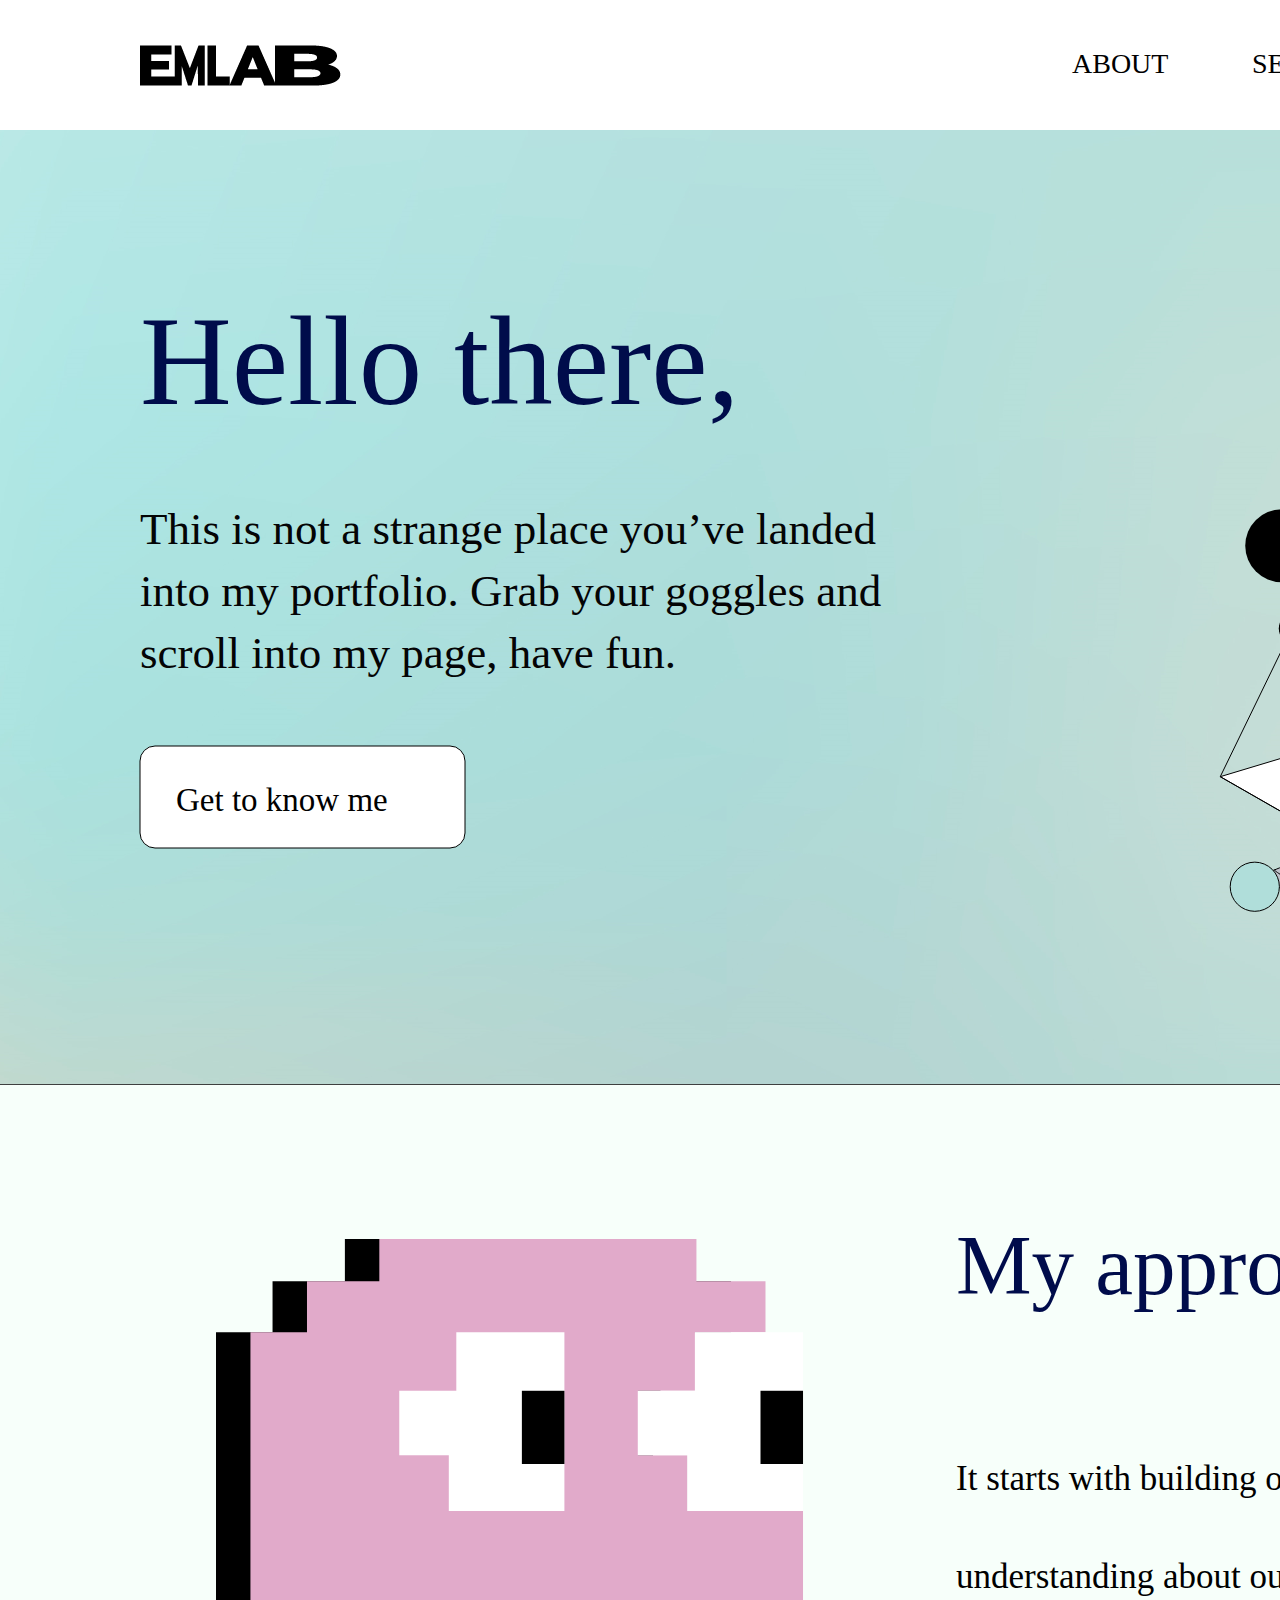
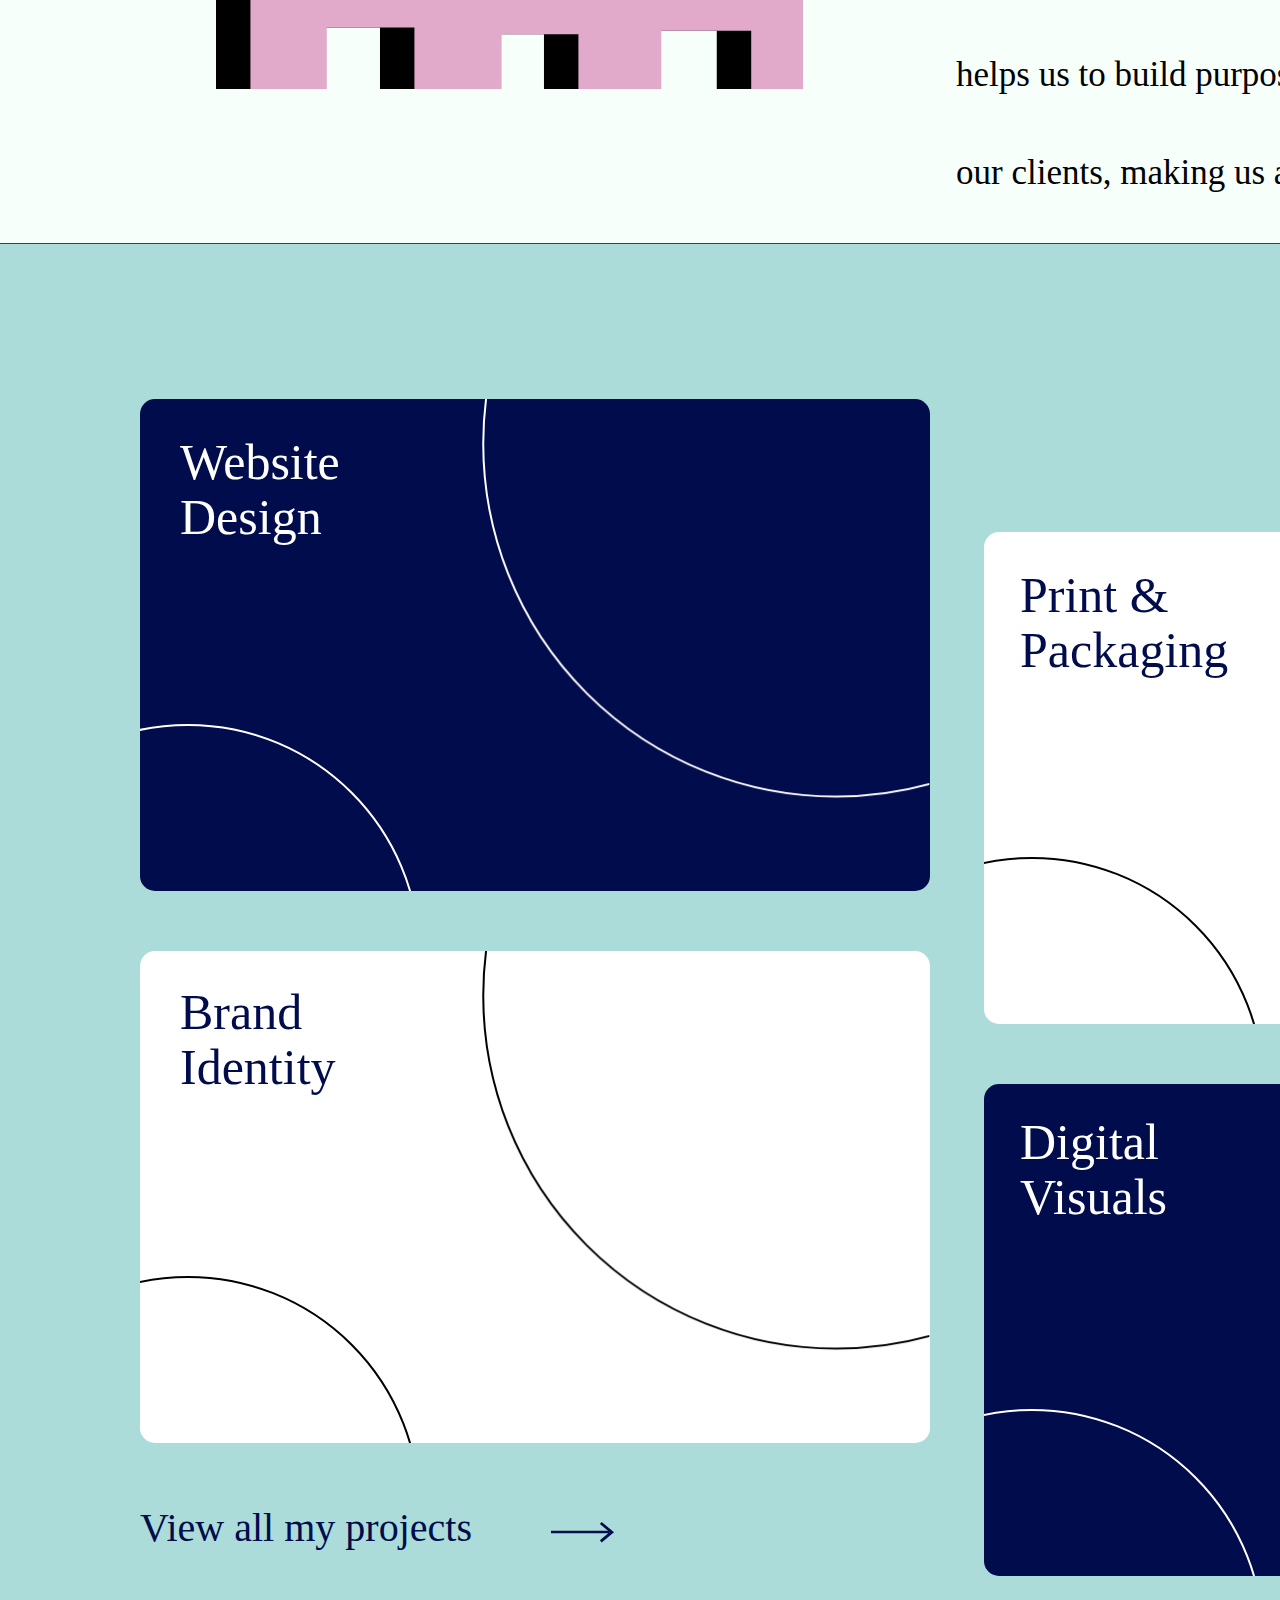
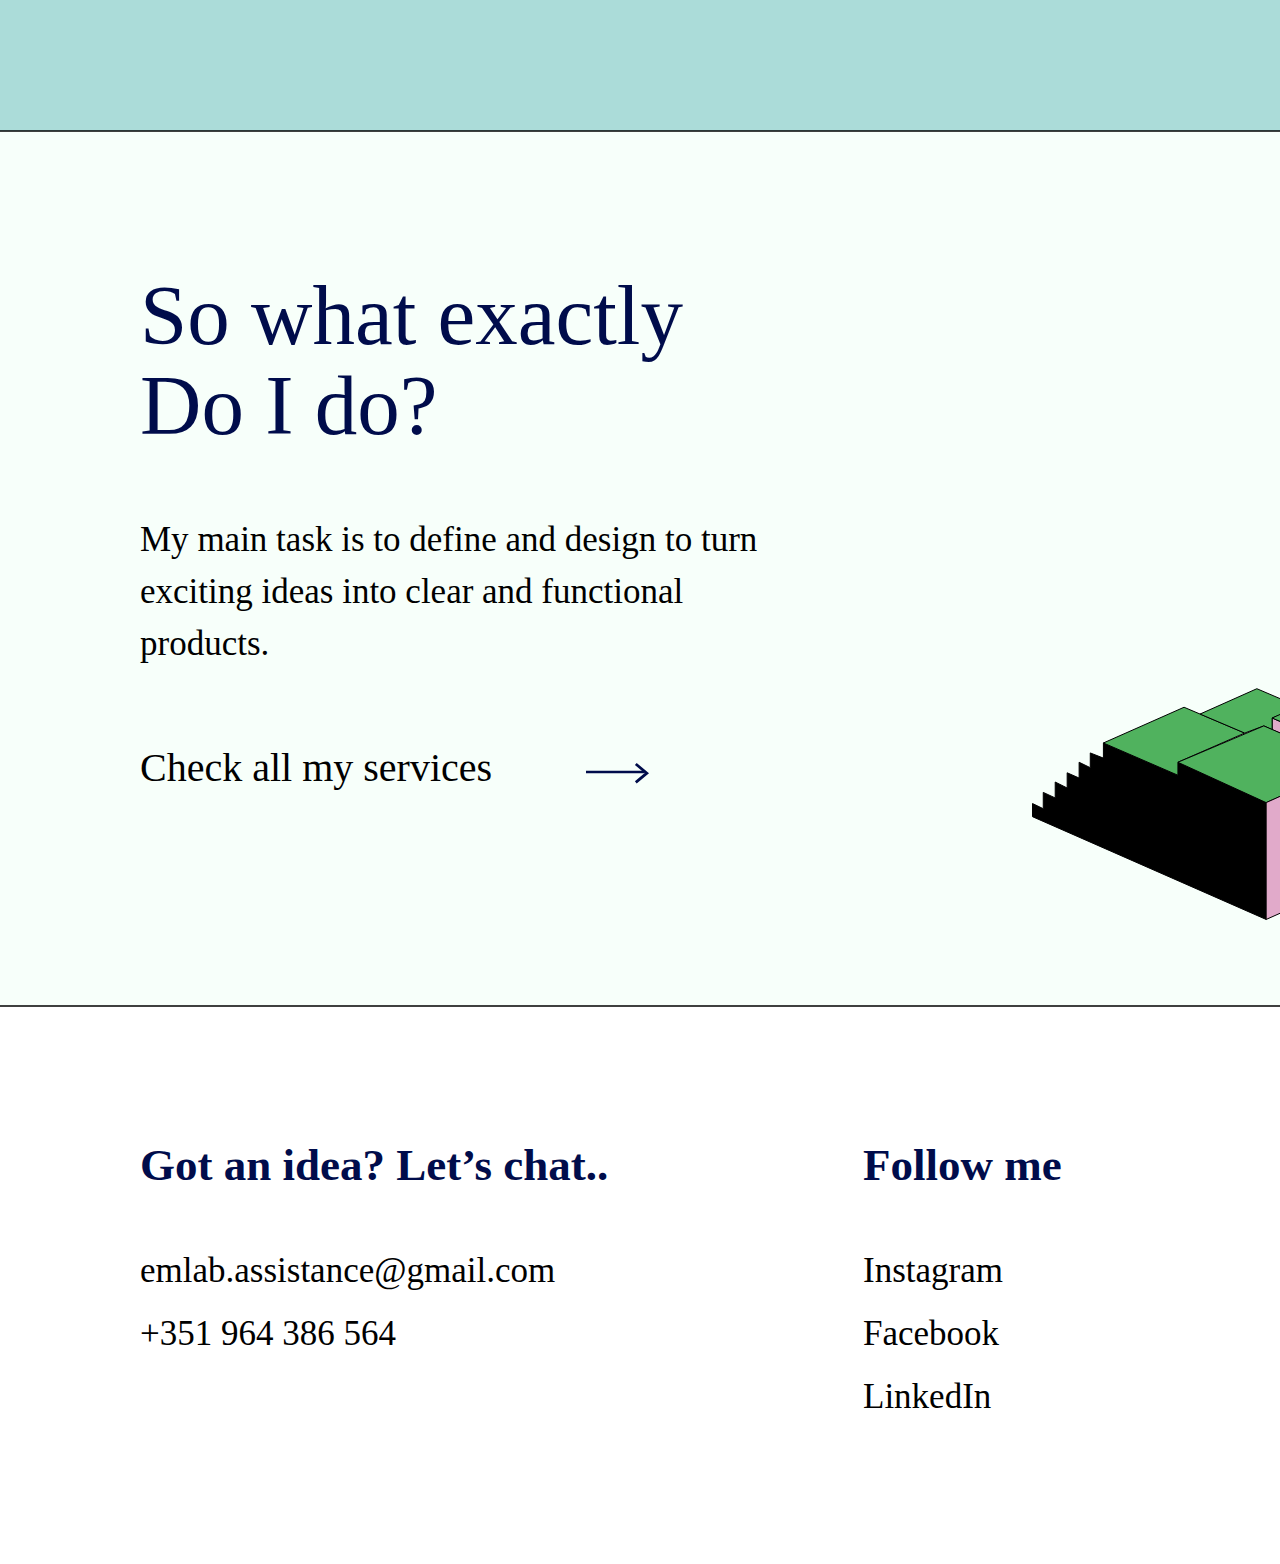
==== index.html @ e5f8abbd "Emma website" ====
<!DOCTYPE html>
<html>
<head>
<meta charset="utf-8"/>
<meta http-equiv="X-UA-Compatible" content="IE=edge"/>
<meta name="viewport" content="width=device-width, initial-scale=1.0">
<title>Home</title>
<link rel="stylesheet" type="text/css" id="applicationStylesheet" href="assets/css/index.css"/>
<link rel="stylesheet" type="text/css" id="applicationStylesheet" href="assets/css/custom.css"/>


<script id="applicationScript" type="text/javascript" src="assets/js/index.js"></script>
</head>
<body style="width: 50%;"> <div>

	<div id="Home">
		<div id="Group_48">
			<svg class="Rectangle_46">
				<rect id="Rectangle_46" rx="0" ry="0" x="0" y="0" width="1920" height="760">
				</rect>
			</svg>
			<div id="My_approach__It_starts_with_bu">
				<span>My approach.</span><br><span style="font-family:Galano Grotesque;font-style:normal;font-weight:bold;font-size:25px;color:rgba(0,0,0,1);"></span><br><span style="font-family:Telegraf;font-style:normal;font-weight:lighter;font-size:35px;color:rgba(0,0,0,1);">It starts with building our knowledge and<br/>understanding about our clients. This approach<br/>helps us to build purposeful relationships with<br/>our clients, making us a long-term design partner<br/>for companies that genuinely aim to innovate<br/>and push for better.</span>
			</div>
			<img id="img3" src="assets/img/img3.png" srcset="assets/img/img3.png 1x, assets/img/img3@2x.png 2x">
				
		</div>
		<div id="Brand_identity">
			<span>Brand identity</span>
		</div>
		<div id="Packaging">
			<span>Packaging</span>
		</div>
		<svg class="Rectangle_45">
			<rect id="Rectangle_45" rx="15" ry="15" x="0" y="0" width="790" height="492">
			</rect>
		</svg>
		<svg class="Path_83" viewBox="0 1844 1921.041 1.5">
			<path id="Path_83" d="M 0 1844 L 1921.041015625 1844">
			</path>
		</svg>
		<svg class="Path_85" viewBox="0 1844 1921.041 1.5">
			<path id="Path_85" d="M 0 1844 L 1921.041015625 1844">
			</path>
		</svg>
		<svg class="Path_86" viewBox="0 1844 1921.041 1.5">
			<path id="Path_86" d="M 0 1844 L 1921.041015625 1844">
			</path>
		</svg>
		<svg class="Path_84" viewBox="0 1844 1921.041 1.5">
			<path id="Path_84" d="M 0 1844 L 1921.041015625 1844">
			</path>
		</svg>
		<div id="Group_47">
			<div id="Group_10">
				<img id="ID3174" src="assets/img/ID3174.png" >
					
				<svg class="Path_9" viewBox="140 3166 260 1">
					<path id="Path_9" d="M 140 3166 L 400 3166">
					</path>
				</svg>
			</div>
			<div id="This_is_not_a_strange_place_yo">
				<span>This is not a strange place you’ve landed<br/>into my portfolio. Grab your goggles and<br/>scroll into my page, have fun.</span>
			</div>
			<div id="Hello_there">
				<span>Hello there,</span>
			</div>
			<div id="Component_2__1" class="Component_2___1">
				<svg class="Rectangle_47">
					<rect id="Rectangle_47" rx="15" ry="15" x="0" y="0" width="325" height="102">
					</rect>
				</svg>
				<div id="Get_to_know_me">
				<a href="about.html">	<span>Get to know me</span></a>
				</div>
			</div>
			<img id="img2" src="assets/img/img2.png" srcset="assets/img/img2.png 1x, assets/img/img2@2x.png 2x">
				
		</div>
		<div id="Group_39">
			<svg class="Rectangle_48">
				<rect id="Rectangle_48" rx="0" ry="0" x="0" y="0" width="1920" height="558">
				</rect>
			</svg>
			<div id="Got_an_idea_Lets_chat">
				<span>Got an idea? Let’s chat..</span>
			</div>
			<div id="Follow_me">
				<span>Follow me</span>
			</div>
			<div id="emlabassistancegmailcom">
				<a href="mailto:emlab.assistance@gmail.com"><span>emlab.assistance@gmail.com</span></a>
			</div>
			<div id="Instagram">
				<a href="#"><span>Instagram</span></a>
			</div>
			<div id="ID351_964_386_564">
				<a href="#"><span>+351 964 386 564</span></a>
			</div>
			<div id="Facebook">
				<a href="#"><span>Facebook</span></a>
			</div>
			<div id="LinkedIn">
				<a href="#"><span>LinkedIn</span></a>
			</div>
			<img id="thanks" src="assets/img/thanks.png" srcset="assets/img/thanks.png 1x, assets/img/thanks@2x.png 2x">
				
		</div>
		<div id="Group_57">
			<svg class="Rectangle_29">
				<rect id="Rectangle_29" rx="0" ry="0" x="0" y="0" width="1920" height="875">
				</rect>
			</svg>
			<div id="So_what_exactly_Do_I_do">
				<span>So what exactly<br/>Do I do?</span>
			</div>
			<div id="Component_1__2" class="Component_1___2">
				<div id="Check_all_my_services">
					<a href="services.html"><span>Check all my services</span></a>
				</div>
				<div id="Group_23">
					<svg class="Path_81" viewBox="549.848 3015 9.878 16.456">
						<path id="Path_81" d="M 549.8477172851562 3015.000244140625 L 559.725341796875 3023.227783203125 L 549.8477172851562 3031.455810546875">
						</path>
					</svg>
					<svg class="Path_82" viewBox="483.041 3043.694 58.06 2.5">
						<path id="Path_82" d="M 541.100341796875 3043.6943359375 L 483.0407104492188 3043.6943359375">
						</path>
					</svg>
				</div>
			</div>
			<div id="My_Main_task_is_to_define_and_">
				<span>My </span><span style="text-transform:lowercase;">M</span><span>ain task is to define and design to turn<br/>exciting ideas into clear and functional<br/>products.</span>
			</div>
			<img id="img4" src="assets/img/img4.png" srcset="assets/img/img4.png 1x, assets/img/img4@2x.png 2x">
				
		</div>
		<svg class="Rectangle_49">
			<rect id="Rectangle_49" rx="0" ry="0" x="0" y="0" width="1920" height="1487">
			</rect>
		</svg>
		<div id="Group_50">
			<div id="Group_49">
				<svg class="Rectangle_35">
					<rect id="Rectangle_35" rx="15" ry="15" x="0" y="0" width="790" height="492">
					</rect>
				</svg>
				<div id="Group_28">
					<div id="Group_25">
						<img id="Group_24" src="assets/img/Group_24.png" srcset="assets/img/Group_24.png 1x, assets/img/Group_24@2x.png 2x">
							
						</svg>
					</div>
					<div id="Group_27">
						<img id="Group_26" src="assets/img/Group_26.png" srcset="assets/img/Group_26.png 1x, assets/img/Group_26@2x.png 2x">
							
						</svg>
					</div>
				</div>
			</div>
			<div id="Website_Design">
				<span>Website<br/>Design</span>
			</div>
		</div>
		<div id="Group_55">
			<svg class="Rectangle_40">
				<rect id="Rectangle_40" rx="15" ry="15" x="0" y="0" width="790" height="492">
				</rect>
			</svg>
			<div id="Group_30">
				<div id="Group_25_b">
					<img id="Group_24_b" src="assets/img/Group_24_b.png" srcset="assets/img/Group_24_b.png 1x, assets/img/Group_24_b@2x.png 2x">
						
					</svg>
				</div>
				<div id="Group_27_b">
					<img id="Group_26_b" src="assets/img/Group_26_b.png" srcset="assets/img/Group_26_b.png 1x, assets/img/Group_26_b@2x.png 2x">
						
					</svg>
				</div>
			</div>
			<div id="Digital_Visuals">
				<span>Digital<br/>Visuals</span>
			</div>
		</div>
		<div id="Group_54">
			<div id="Group_53">
				<svg class="Rectangle_39">
					<rect id="Rectangle_39" rx="15" ry="15" x="0" y="0" width="790" height="492">
					</rect>
				</svg>
				<div id="Group_32">
					<div id="Group_25_ca">
						<img id="Group_24_cb" src="assets/img/Group_24_cb.png" srcset="assets/img/Group_24_cb.png 1x, assets/img/Group_24_cb@2x.png 2x">
							
						</svg>
					</div>
					<div id="Group_27_cc">
						<img id="Group_26_cd" src="assets/img/Group_26_cd.png" srcset="assets/img/Group_26_cd.png 1x, assets/img/Group_26_cd@2x.png 2x">
							
						</svg>
					</div>
				</div>
			</div>
			<div id="Brand_Identity">
				<span>Brand<br/>Identity</span>
			</div>
		</div>
		<div id="Group_52">
			<div id="Group_51">
				<svg class="Rectangle_36">
					<rect id="Rectangle_36" rx="15" ry="15" x="0" y="0" width="790" height="492">
					</rect>
				</svg>
				<div id="Group_29">
					<div id="Group_25_cj">
						<img id="Group_24_ck" src="assets/img/Group_24_ck.png" srcset="assets/img/Group_24_ck.png 1x, assets/img/Group_24_ck@2x.png 2x">
							
						</svg>
					</div>
					<div id="Group_27_cl">
						<img id="Group_26_cm" src="assets/img/Group_26_cm.png" srcset="assets/img/Group_26_cm.png 1x, assets/img/Group_26_cm@2x.png 2x">
							
						</svg>
					</div>
				</div>
			</div>
			<div id="Print__Packaging">
				<span>Print &<br/>Packaging</span>
			</div>
		</div>
		<div id="Component_1__1" class="Component_1___1">
			<div id="View_all_my_projects">
				<span>View all my projects</span>
			</div>
			<div id="Group_23_cq">
				<svg class="Path_81_cr" viewBox="549.848 3015 9.878 16.456">
					<path id="Path_81_cr" d="M 549.8477172851562 3015.000244140625 L 559.725341796875 3023.227783203125 L 549.8477172851562 3031.455810546875">
					</path>
				</svg>
				<svg class="Path_82_cs" viewBox="483.041 3043.694 58.06 2.5">
					<path id="Path_82_cs" d="M 541.100341796875 3043.6943359375 L 483.0407104492188 3043.6943359375">
					</path>
				</svg>
			</div>
		</div>
		<div id="Group_46">
			<svg class="Rectangle_1">
				<rect id="Rectangle_1" rx="0" ry="0" x="0" y="0" width="1920" height="130">
				</rect>
			</svg>
			<div id="Group_45">
				<div id="Component_6__1" class="Component_6___1">
					<div id="Work">
						<a href="about.html"><span>Work</span></a>
					</div>
				</div>
				<div id="Component_5__1" class="Component_5___1">
					<div id="Services">
						<a href="services.html"><span>Services</span></a>
					</div>
				</div>
				<div id="Component_4__1" class="Component_4___1">
					<div id="About">
						<a href="about.html"><span>About</span></a>
					</div>
				</div>
				<div id="Component_7__1" class="Component_7___1">
					<div id="Contact">
						<a href="#Group_39"><span>Contact</span></a>
					</div>
				</div>
			</div>
			<img id="EMLAB-logo-01" src="assets/img/EMLAB-logo-01.png" srcset="assets/img/EMLAB-logo-01.png 1x, assets/img/EMLAB-logo-01@2x.png 2x">
				
		</div>
		<svg class="Path_177" viewBox="0 1844 1921.041 1.5">
			<path id="Path_177" d="M 0 1844 L 1921.041015625 1844">
			</path>
		</svg>
		<svg class="Path_178" viewBox="0 1844 1921.041 1.5">
			<path id="Path_178" d="M 0 1844 L 1921.041015625 1844">
			</path>
		</svg>
	</div>
</div>

</body>
</html>
---- assets/css/index.css ----
.mediaViewInfo {
	--web-view-name: Home;
	--web-view-id: Home;
	--web-scale-on-resize: true;
	--web-enable-deep-linking: true;
}
:root {
	--web-view-ids: Home;
}
* {
	margin: 0;
	padding: 0;
	box-sizing: border-box;
	border: none;
}
#Home {
	position: absolute;
	width: 1920px;
	height: 4764px;
	background-color: rgba(255,255,255,1);
	overflow: hidden;
	--web-view-name: Home;
	--web-view-id: Home;
	--web-scale-on-resize: true;
	--web-enable-deep-linking: true;
}
#Group_48 {
	position: absolute;
	width: 1920px;
	height: 760px;
	left: 0px;
	top: 1084px;
	overflow: visible;
}
#Rectangle_46 {
	fill: rgba(247,255,250,1);
}
.Rectangle_46 {
	position: absolute;
	overflow: visible;
	width: 1920px;
	height: 760px;
	left: 0px;
	top: 0px;
}
#My_approach__It_starts_with_bu {
	left: 956px;
	top: 132px;
	position: absolute;
	overflow: visible;
	width: 773px;
	white-space: nowrap;
	text-align: left;
	font-family: Inter;
	font-style: normal;
	font-weight: normal;
	font-size: 85px;
	color: rgba(0,12,75,1);
}
#img3 {
	position: absolute;
	width: 588px;
	height: 450px;
	left: 216px;
	top: 155px;
	overflow: visible;
}
#Brand_identity {
	left: 140px;
	top: 2637px;
	position: absolute;
	overflow: visible;
	width: 434px;
	white-space: nowrap;
	text-align: left;
	font-family: Galano Grotesque;
	font-style: normal;
	font-weight: bold;
	font-size: 70px;
	color: rgba(0,0,0,1);
}
#Packaging {
	left: 140px;
	top: 2921px;
	position: absolute;
	overflow: visible;
	width: 315px;
	white-space: nowrap;
	text-align: left;
	font-family: Galano Grotesque;
	font-style: normal;
	font-weight: bold;
	font-size: 70px;
	color: rgba(0,0,0,1);
}
#Rectangle_45 {
	fill: rgba(255,255,255,1);
}
.Rectangle_45 {
	position: absolute;
	overflow: visible;
	width: 790px;
	height: 492px;
	left: 140px;
	top: 2551px;
}
#Path_83 {
	fill: transparent;
	stroke: rgba(0,0,0,1);
	stroke-width: 1.5px;
	stroke-linejoin: miter;
	stroke-linecap: butt;
	stroke-miterlimit: 4;
	shape-rendering: auto;
}
.Path_83 {
	overflow: visible;
	position: absolute;
	width: 1921.041px;
	height: 1.5px;
	left: 0px;
	top: 1844px;
	transform: matrix(1,0,0,1,0,0);
}
#Path_85 {
	fill: transparent;
	stroke: rgba(0,0,0,1);
	stroke-width: 1.5px;
	stroke-linejoin: miter;
	stroke-linecap: butt;
	stroke-miterlimit: 4;
	shape-rendering: auto;
}
.Path_85 {
	overflow: visible;
	position: absolute;
	width: 1921.041px;
	height: 1.5px;
	left: 0px;
	top: 3331px;
	transform: matrix(1,0,0,1,0,0);
}
#Path_86 {
	fill: transparent;
	stroke: rgba(0,0,0,1);
	stroke-width: 1.5px;
	stroke-linejoin: miter;
	stroke-linecap: butt;
	stroke-miterlimit: 4;
	shape-rendering: auto;
}
.Path_86 {
	overflow: visible;
	position: absolute;
	width: 1921.041px;
	height: 1.5px;
	left: 0px;
	top: 4206px;
	transform: matrix(1,0,0,1,0,0);
}
#Path_84 {
	fill: transparent;
	stroke: rgba(0,0,0,1);
	stroke-width: 1.5px;
	stroke-linejoin: miter;
	stroke-linecap: butt;
	stroke-miterlimit: 4;
	shape-rendering: auto;
}
.Path_84 {
	overflow: visible;
	position: absolute;
	width: 1921.041px;
	height: 1.5px;
	left: 0px;
	top: 1084px;
	transform: matrix(1,0,0,1,0,0);
}
#Group_47 {
	position: absolute;
	width: 1920px;
	height: 1084px;
	left: 0px;
	top: 0px;
	overflow: visible;
}
#Group_10 {
	position: absolute;
	width: 1920px;
	height: 1084px;
	left: 0px;
	top: 0px;
	overflow: visible;
}
#ID3174 {
	position: absolute;
	width: 1920px;
	height: 1084px;
	left: 0px;
	top: 0px;
	overflow: visible;
}
#Path_9 {
	fill: rgba(248,248,248,1);
}
.Path_9 {
	overflow: visible;
	position: absolute;
	width: 260px;
	height: 1px;
	left: 140px;
	top: 799.107px;
	transform: matrix(1,0,0,1,0,0);
}
#This_is_not_a_strange_place_yo {
	left: 140px;
	top: 506px;
	position: absolute;
	overflow: visible;
	width: 811px;
	white-space: nowrap;
	line-height: 62px;
	margin-top: -8.5px;
	text-align: left;
	font-family: Telegraf;
	font-style: normal;
	font-weight: lighter;
	font-size: 45px;
	color: rgba(4,4,5,1);
}
#Hello_there {
	left: 140px;
	top: 298px;
	position: absolute;
	overflow: visible;
	width: 717px;
	white-space: nowrap;
	line-height: 131px;
	margin-top: -2px;
	text-align: left;
	font-family: Inter;
	font-style: normal;
	font-weight: normal;
	font-size: 127px;
	color: rgba(0,12,75,1);
}
#Component_2__1 {
	position: absolute;
	width: 325px;
	height: 102px;
	left: 140px;
	top: 746px;
	overflow: visible;
}
#Rectangle_47 {
	fill: rgba(255,255,255,1);
	stroke: rgba(0,0,0,1);
	stroke-width: 1px;
	stroke-linejoin: miter;
	stroke-linecap: butt;
	stroke-miterlimit: 4;
	shape-rendering: auto;
}
.Rectangle_47 {
	position: absolute;
	overflow: visible;
	width: 325px;
	height: 102px;
	left: 0px;
	top: 0px;
}
#Get_to_know_me {
	left: 36px;
	top: 36px;
	position: absolute;
	overflow: visible;
	width: 246px;
	white-space: nowrap;
	text-align: left;
	font-family: Telegraf;
	font-style: normal;
	font-weight: normal;
	font-size: 33px;
	color: rgba(0,0,0,1);
}
#img2 {
	position: absolute;
	width: 555px;
	height: 725px;
	left: 1219px;
	top: 210px;
	overflow: visible;
}
#Group_39 {
	position: absolute;
	width: 1920px;
	height: 558px;
	left: 0px;
	top: 4206px;
	overflow: visible;
}
#Rectangle_48 {
	fill: rgba(255,255,255,1);
}
.Rectangle_48 {
	position: absolute;
	overflow: visible;
	width: 1920px;
	height: 558px;
	left: 0px;
	top: 0px;
}
#Got_an_idea_Lets_chat {
	left: 140px;
	top: 133px;
	position: absolute;
	overflow: visible;
	width: 524px;
	white-space: nowrap;
	text-align: left;
	font-family: Inter;
	font-style: normal;
	font-weight: bold;
	font-size: 45px;
	color: rgba(0,12,75,1);
}
#Follow_me {
	left: 863px;
	top: 133px;
	position: absolute;
	overflow: visible;
	width: 221px;
	white-space: nowrap;
	text-align: left;
	font-family: Inter;
	font-style: normal;
	font-weight: bold;
	font-size: 45px;
	color: rgba(0,12,75,1);
}
#emlabassistancegmailcom {
	left: 140px;
	top: 245px;
	position: absolute;
	overflow: visible;
	width: 471px;
	white-space: nowrap;
	text-align: left;
	font-family: Telegraf;
	font-style: normal;
	font-weight: lighter;
	font-size: 35px;
	color: rgba(0,0,0,1);
}
#Instagram {
	left: 863px;
	top: 245px;
	position: absolute;
	overflow: visible;
	width: 170px;
	white-space: nowrap;
	text-align: left;
	font-family: Telegraf;
	font-style: normal;
	font-weight: lighter;
	font-size: 35px;
	color: rgba(0,0,0,1);
}
#ID351_964_386_564 {
	left: 140px;
	top: 308px;
	position: absolute;
	overflow: visible;
	width: 290px;
	white-space: nowrap;
	text-align: left;
	font-family: Telegraf;
	font-style: normal;
	font-weight: lighter;
	font-size: 35px;
	color: rgba(0,0,0,1);
}
#Facebook {
	left: 863px;
	top: 308px;
	position: absolute;
	overflow: visible;
	width: 158px;
	white-space: nowrap;
	text-align: left;
	font-family: Telegraf;
	font-style: normal;
	font-weight: lighter;
	font-size: 35px;
	color: rgba(0,0,0,1);
}
#LinkedIn {
	left: 863px;
	top: 371px;
	position: absolute;
	overflow: visible;
	width: 142px;
	white-space: nowrap;
	text-align: left;
	font-family: Telegraf;
	font-style: normal;
	font-weight: lighter;
	font-size: 35px;
	color: rgba(0,0,0,1);
}
#thanks {
	position: absolute;
	width: 359px;
	height: 292px;
	left: 1378px;
	top: 127px;
	overflow: visible;
}
#Group_57 {
	position: absolute;
	width: 1920px;
	height: 875px;
	left: 0px;
	top: 3331px;
	overflow: visible;
}
#Rectangle_29 {
	fill: rgba(247,255,250,1);
}
.Rectangle_29 {
	position: absolute;
	overflow: visible;
	width: 1920px;
	height: 875px;
	left: 0px;
	top: 0px;
}
#So_what_exactly_Do_I_do {
	left: 140px;
	top: 141px;
	position: absolute;
	overflow: visible;
	width: 661px;
	white-space: nowrap;
	line-height: 90px;
	margin-top: -2.5px;
	text-align: left;
	font-family: Inter;
	font-style: normal;
	font-weight: normal;
	font-size: 85px;
	color: rgba(0,12,75,1);
}
#Component_1__2 {
	position: absolute;
	width: 504.635px;
	height: 49px;
	left: 140px;
	top: 613.107px;
	overflow: visible;
}
#Check_all_my_services {
	left: 0px;
	top: 0px;
	position: absolute;
	overflow: visible;
	width: 426px;
	white-space: nowrap;
	text-align: left;
	font-family: Inter;
	font-style: normal;
	font-weight: normal;
	font-size: 40px;
	color: rgba(0,12,75,1);
}
#Group_23 {
	position: absolute;
	width: 58.635px;
	height: 16.456px;
	left: 446px;
	top: 19.467px;
	overflow: visible;
}
#Path_81 {
	fill: transparent;
	stroke: rgba(0,12,75,1);
	stroke-width: 2.5px;
	stroke-linejoin: miter;
	stroke-linecap: butt;
	stroke-miterlimit: 4;
	shape-rendering: auto;
}
.Path_81 {
	overflow: visible;
	position: absolute;
	width: 12.631px;
	height: 18.376px;
	left: 48.758px;
	top: 0px;
	transform: matrix(1,0,0,1,0,0);
}
#Path_82 {
	fill: transparent;
	stroke: rgba(0,12,75,1);
	stroke-width: 2.5px;
	stroke-linejoin: miter;
	stroke-linecap: butt;
	stroke-miterlimit: 4;
	shape-rendering: auto;
}
.Path_82 {
	overflow: visible;
	position: absolute;
	width: 58.06px;
	height: 2.5px;
	left: 0px;
	top: 8.228px;
	transform: matrix(1,0,0,1,0,0);
}
#My_Main_task_is_to_define_and_ {
	left: 140px;
	top: 391px;
	position: absolute;
	overflow: visible;
	width: 682px;
	white-space: nowrap;
	line-height: 52px;
	margin-top: -8.5px;
	text-align: left;
	font-family: Telegraf;
	font-style: normal;
	font-weight: lighter;
	font-size: 35px;
	color: rgba(0,0,0,1);
}
#img4 {
	position: absolute;
	width: 888px;
	height: 772px;
	left: 1032px;
	top: 62px;
	overflow: visible;
}
#Rectangle_49 {
	fill: rgba(171,220,217,1);
}
.Rectangle_49 {
	position: absolute;
	overflow: visible;
	width: 1920px;
	height: 1487px;
	left: 0px;
	top: 1844px;
}
#Group_50 {
	position: absolute;
	width: 790px;
	height: 492px;
	left: 140px;
	top: 1999px;
	overflow: visible;
}
#Group_49 {
	position: absolute;
	width: 790px;
	height: 492px;
	left: 0px;
	top: 0px;
	overflow: visible;
}
#Rectangle_35 {
	fill: rgba(0,12,75,1);
}
.Rectangle_35 {
	position: absolute;
	overflow: visible;
	width: 790px;
	height: 492px;
	left: 0px;
	top: 0px;
}
#Group_28 {
	position: absolute;
	width: 790px;
	height: 492px;
	left: 0px;
	top: 0px;
	overflow: visible;
}
#Group_25 {
	position: absolute;
	width: 332.576px;
	height: 492px;
	left: 0px;
	top: 0px;
	overflow: visible;
}
#Group_24 {
	position: absolute;
	width: 332.576px;
	height: 492px;
	left: 0px;
	top: 0px;
	overflow: visible;
}
#Group_27 {
	position: absolute;
	width: 458.262px;
	height: 425.416px;
	left: 331.738px;
	top: 0px;
	overflow: visible;
}
#Group_26 {
	position: absolute;
	width: 458.262px;
	height: 425.417px;
	left: 0px;
	top: 0px;
	overflow: visible;
}
#Website_Design {
	left: 40px;
	top: 38px;
	position: absolute;
	overflow: visible;
	width: 202px;
	white-space: nowrap;
	line-height: 55px;
	margin-top: -2.5px;
	text-align: left;
	font-family: Inter;
	font-style: normal;
	font-weight: normal;
	font-size: 50px;
	color: rgba(255,255,255,1);
}
#Group_55 {
	position: absolute;
	width: 790px;
	height: 492px;
	left: 984px;
	top: 2684px;
	overflow: visible;
}
#Rectangle_40 {
	fill: rgba(0,12,75,1);
}
.Rectangle_40 {
	position: absolute;
	overflow: visible;
	width: 790px;
	height: 492px;
	left: 0px;
	top: 0px;
}
#Group_30 {
	position: absolute;
	width: 790px;
	height: 492px;
	left: 0px;
	top: 0px;
	overflow: visible;
}
#Group_25_b {
	position: absolute;
	width: 332.576px;
	height: 492px;
	left: 0px;
	top: 0px;
	overflow: visible;
}
#Group_24_b {
	position: absolute;
	width: 332.576px;
	height: 492px;
	left: 0px;
	top: 0px;
	overflow: visible;
}
#Group_27_b {
	position: absolute;
	width: 458.262px;
	height: 425.416px;
	left: 331.738px;
	top: 0px;
	overflow: visible;
}
#Group_26_b {
	position: absolute;
	width: 458.262px;
	height: 425.417px;
	left: 0px;
	top: 0px;
	overflow: visible;
}
#Digital_Visuals {
	left: 36px;
	top: 33px;
	position: absolute;
	overflow: visible;
	width: 182px;
	white-space: nowrap;
	line-height: 55px;
	margin-top: -2.5px;
	text-align: left;
	font-family: Inter;
	font-style: normal;
	font-weight: normal;
	font-size: 50px;
	color: rgba(255,255,255,1);
}
#Group_54 {
	position: absolute;
	width: 790px;
	height: 492px;
	left: 140px;
	top: 2551px;
	overflow: visible;
}
#Group_53 {
	position: absolute;
	width: 790px;
	height: 492px;
	left: 0px;
	top: 0px;
	overflow: visible;
}
#Rectangle_39 {
	fill: rgba(255,255,255,1);
}
.Rectangle_39 {
	position: absolute;
	overflow: visible;
	width: 790px;
	height: 492px;
	left: 0px;
	top: 0px;
}
#Group_32 {
	position: absolute;
	width: 790px;
	height: 492px;
	left: 0px;
	top: 0px;
	overflow: visible;
}
#Group_25_ca {
	position: absolute;
	width: 332.576px;
	height: 492px;
	left: 0px;
	top: 0px;
	overflow: visible;
}
#Group_24_cb {
	position: absolute;
	width: 332.576px;
	height: 492px;
	left: 0px;
	top: 0px;
	overflow: visible;
}
#Group_27_cc {
	position: absolute;
	width: 458.262px;
	height: 425.416px;
	left: 331.738px;
	top: 0px;
	overflow: visible;
}
#Group_26_cd {
	position: absolute;
	width: 458.262px;
	height: 425.417px;
	left: 0px;
	top: 0px;
	overflow: visible;
}
#Brand_Identity {
	left: 40px;
	top: 36px;
	position: absolute;
	overflow: visible;
	width: 190px;
	white-space: nowrap;
	line-height: 55px;
	margin-top: -2.5px;
	text-align: left;
	font-family: Inter;
	font-style: normal;
	font-weight: normal;
	font-size: 50px;
	color: rgba(0,12,75,1);
}
#Group_52 {
	position: absolute;
	width: 790px;
	height: 492px;
	left: 984px;
	top: 2132px;
	overflow: visible;
}
#Group_51 {
	position: absolute;
	width: 790px;
	height: 492px;
	left: 0px;
	top: 0px;
	overflow: visible;
}
#Rectangle_36 {
	fill: rgba(255,255,255,1);
}
.Rectangle_36 {
	position: absolute;
	overflow: visible;
	width: 790px;
	height: 492px;
	left: 0px;
	top: 0px;
}
#Group_29 {
	position: absolute;
	width: 790px;
	height: 492px;
	left: 0px;
	top: 0px;
	overflow: visible;
}
#Group_25_cj {
	position: absolute;
	width: 332.576px;
	height: 492px;
	left: 0px;
	top: 0px;
	overflow: visible;
}
#Group_24_ck {
	position: absolute;
	width: 332.576px;
	height: 492px;
	left: 0px;
	top: 0px;
	overflow: visible;
}
#Group_27_cl {
	position: absolute;
	width: 458.262px;
	height: 425.416px;
	left: 331.738px;
	top: 0px;
	overflow: visible;
}
#Group_26_cm {
	position: absolute;
	width: 458.262px;
	height: 425.417px;
	left: 0px;
	top: 0px;
	overflow: visible;
}
#Print__Packaging {
	left: 36px;
	top: 38px;
	position: absolute;
	overflow: visible;
	width: 257px;
	white-space: nowrap;
	line-height: 55px;
	margin-top: -2.5px;
	text-align: left;
	font-family: Inter;
	font-style: normal;
	font-weight: normal;
	font-size: 50px;
	color: rgba(0,12,75,1);
}
#Component_1__1 {
	position: absolute;
	width: 469.725px;
	height: 49px;
	left: 140px;
	top: 3104px;
	overflow: visible;
}
#View_all_my_projects {
	left: 0px;
	top: 0px;
	position: absolute;
	overflow: visible;
	width: 393px;
	white-space: nowrap;
	text-align: left;
	font-family: Inter;
	font-style: normal;
	font-weight: normal;
	font-size: 40px;
	color: rgba(0,12,75,1);
}
#Group_23_cq {
	position: absolute;
	width: 58.635px;
	height: 16.456px;
	left: 411.09px;
	top: 19.467px;
	overflow: visible;
}
#Path_81_cr {
	fill: transparent;
	stroke: rgba(0,12,75,1);
	stroke-width: 2.5px;
	stroke-linejoin: miter;
	stroke-linecap: butt;
	stroke-miterlimit: 4;
	shape-rendering: auto;
}
.Path_81_cr {
	overflow: visible;
	position: absolute;
	width: 12.631px;
	height: 18.376px;
	left: 48.758px;
	top: 0px;
	transform: matrix(1,0,0,1,0,0);
}
#Path_82_cs {
	fill: transparent;
	stroke: rgba(0,12,75,1);
	stroke-width: 2.5px;
	stroke-linejoin: miter;
	stroke-linecap: butt;
	stroke-miterlimit: 4;
	shape-rendering: auto;
}
.Path_82_cs {
	overflow: visible;
	position: absolute;
	width: 58.06px;
	height: 2.5px;
	left: 0px;
	top: 8.228px;
	transform: matrix(1,0,0,1,0,0);
}
#Group_46 {
	position: absolute;
	width: 1920px;
	height: 130px;
	left: 0px;
	top: 0px;
	overflow: visible;
}
#Rectangle_1 {
	fill: rgba(255,255,255,1);
}
.Rectangle_1 {
	position: absolute;
	overflow: visible;
	width: 1920px;
	height: 130px;
	left: 0px;
	top: 0px;
}
#Group_45 {
	position: absolute;
	width: 702px;
	height: 34px;
	left: 1072px;
	top: 48px;
	overflow: visible;
}
#Component_6__1 {
	position: absolute;
	width: 85px;
	height: 34px;
	left: 400px;
	top: 0px;
	overflow: visible;
}
#Work {
	left: 0px;
	top: 0px;
	position: absolute;
	overflow: visible;
	width: 88px;
	white-space: nowrap;
	text-align: left;
	font-family: Inter;
	font-style: normal;
	font-weight: normal;
	font-size: 28px;
	color: rgba(0,0,0,1);
	text-transform: uppercase;
}
#Component_5__1 {
	position: absolute;
	width: 135px;
	height: 34px;
	left: 180px;
	top: 0px;
	overflow: visible;
}
#Services {
	left: 0px;
	top: 0px;
	position: absolute;
	overflow: visible;
	width: 140px;
	white-space: nowrap;
	text-align: left;
	font-family: Inter;
	font-style: normal;
	font-weight: normal;
	font-size: 28px;
	color: rgba(0,0,0,1);
	text-transform: uppercase;
}
#Component_4__1 {
	position: absolute;
	width: 98px;
	height: 34px;
	left: 0px;
	top: 0px;
	overflow: visible;
}
#About {
	left: 0px;
	top: 0px;
	position: absolute;
	overflow: visible;
	width: 101px;
	white-space: nowrap;
	text-align: left;
	font-family: Inter;
	font-style: normal;
	font-weight: normal;
	font-size: 28px;
	color: rgba(0,0,0,1);
	text-transform: uppercase;
}
#Component_7__1 {
	position: absolute;
	width: 136px;
	height: 34px;
	left: 566px;
	top: 0px;
	overflow: visible;
}
#Contact {
	left: 0px;
	top: 0px;
	position: absolute;
	overflow: visible;
	width: 141px;
	white-space: nowrap;
	text-align: left;
	font-family: Inter;
	font-style: normal;
	font-weight: normal;
	font-size: 28px;
	color: rgba(0,0,0,1);
	text-transform: uppercase;
}
#EMLAB-logo-01 {
	position: absolute;
	width: 230px;
	height: 79px;
	left: 125px;
	top: 26px;
	overflow: visible;
}
#Path_177 {
	fill: transparent;
	stroke: rgba(0,0,0,1);
	stroke-width: 1.5px;
	stroke-linejoin: miter;
	stroke-linecap: butt;
	stroke-miterlimit: 4;
	shape-rendering: auto;
}
.Path_177 {
	overflow: visible;
	position: absolute;
	width: 1921.041px;
	height: 1.5px;
	left: -0.5px;
	top: 4206px;
	transform: matrix(1,0,0,1,0,0);
}
#Path_178 {
	fill: transparent;
	stroke: rgba(0,0,0,1);
	stroke-width: 1.5px;
	stroke-linejoin: miter;
	stroke-linecap: butt;
	stroke-miterlimit: 4;
	shape-rendering: auto;
}
.Path_178 {
	overflow: visible;
	position: absolute;
	width: 1921.041px;
	height: 1.5px;
	left: -0.5px;
	top: 3331px;
	transform: matrix(1,0,0,1,0,0);
}
---- assets/css/custom.css ----
a:link {
	color: black;
  }
  
  /* visited link */
  a:visited {
	color: black;
  }
  
  /* mouse over link */
  a:hover {
	color: green;
  }
  
  /* selected link */
  a:active {
	color:  black;
  }

 a {
 
    text-decoration: none;
}
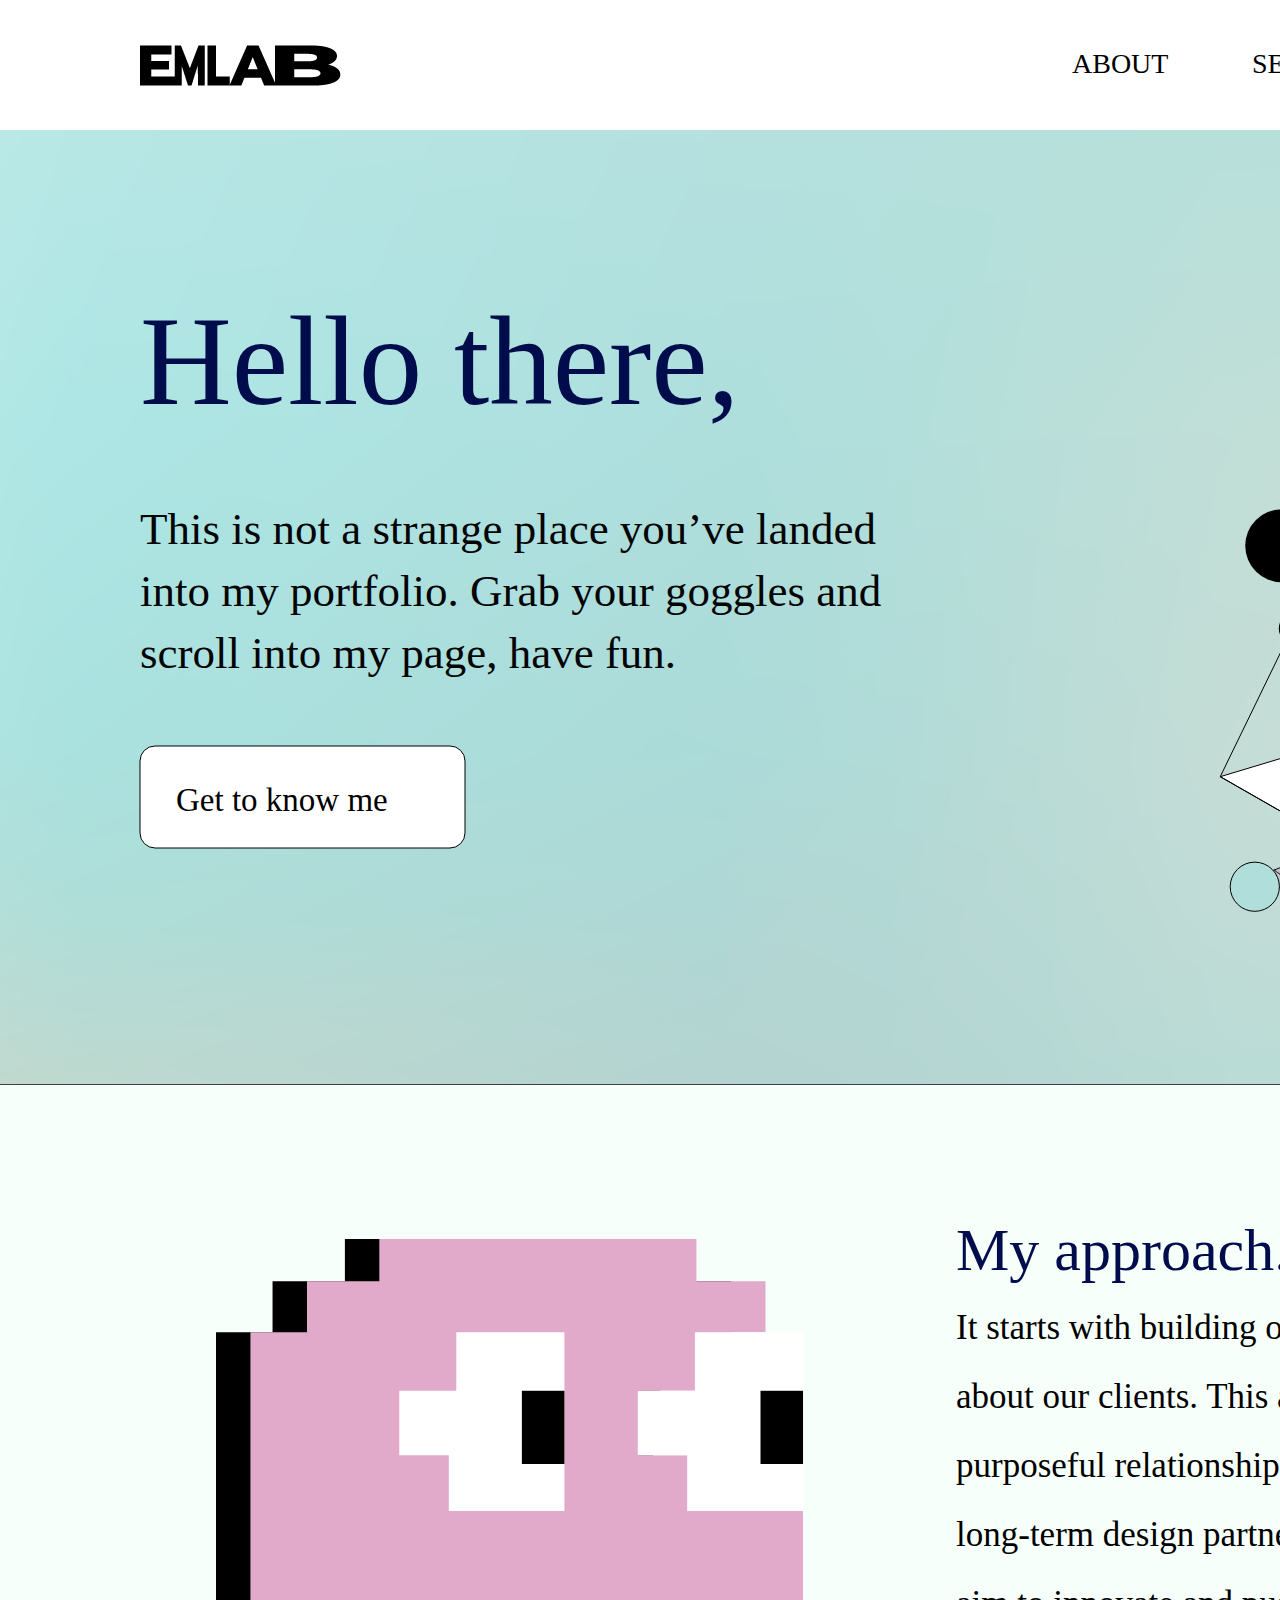
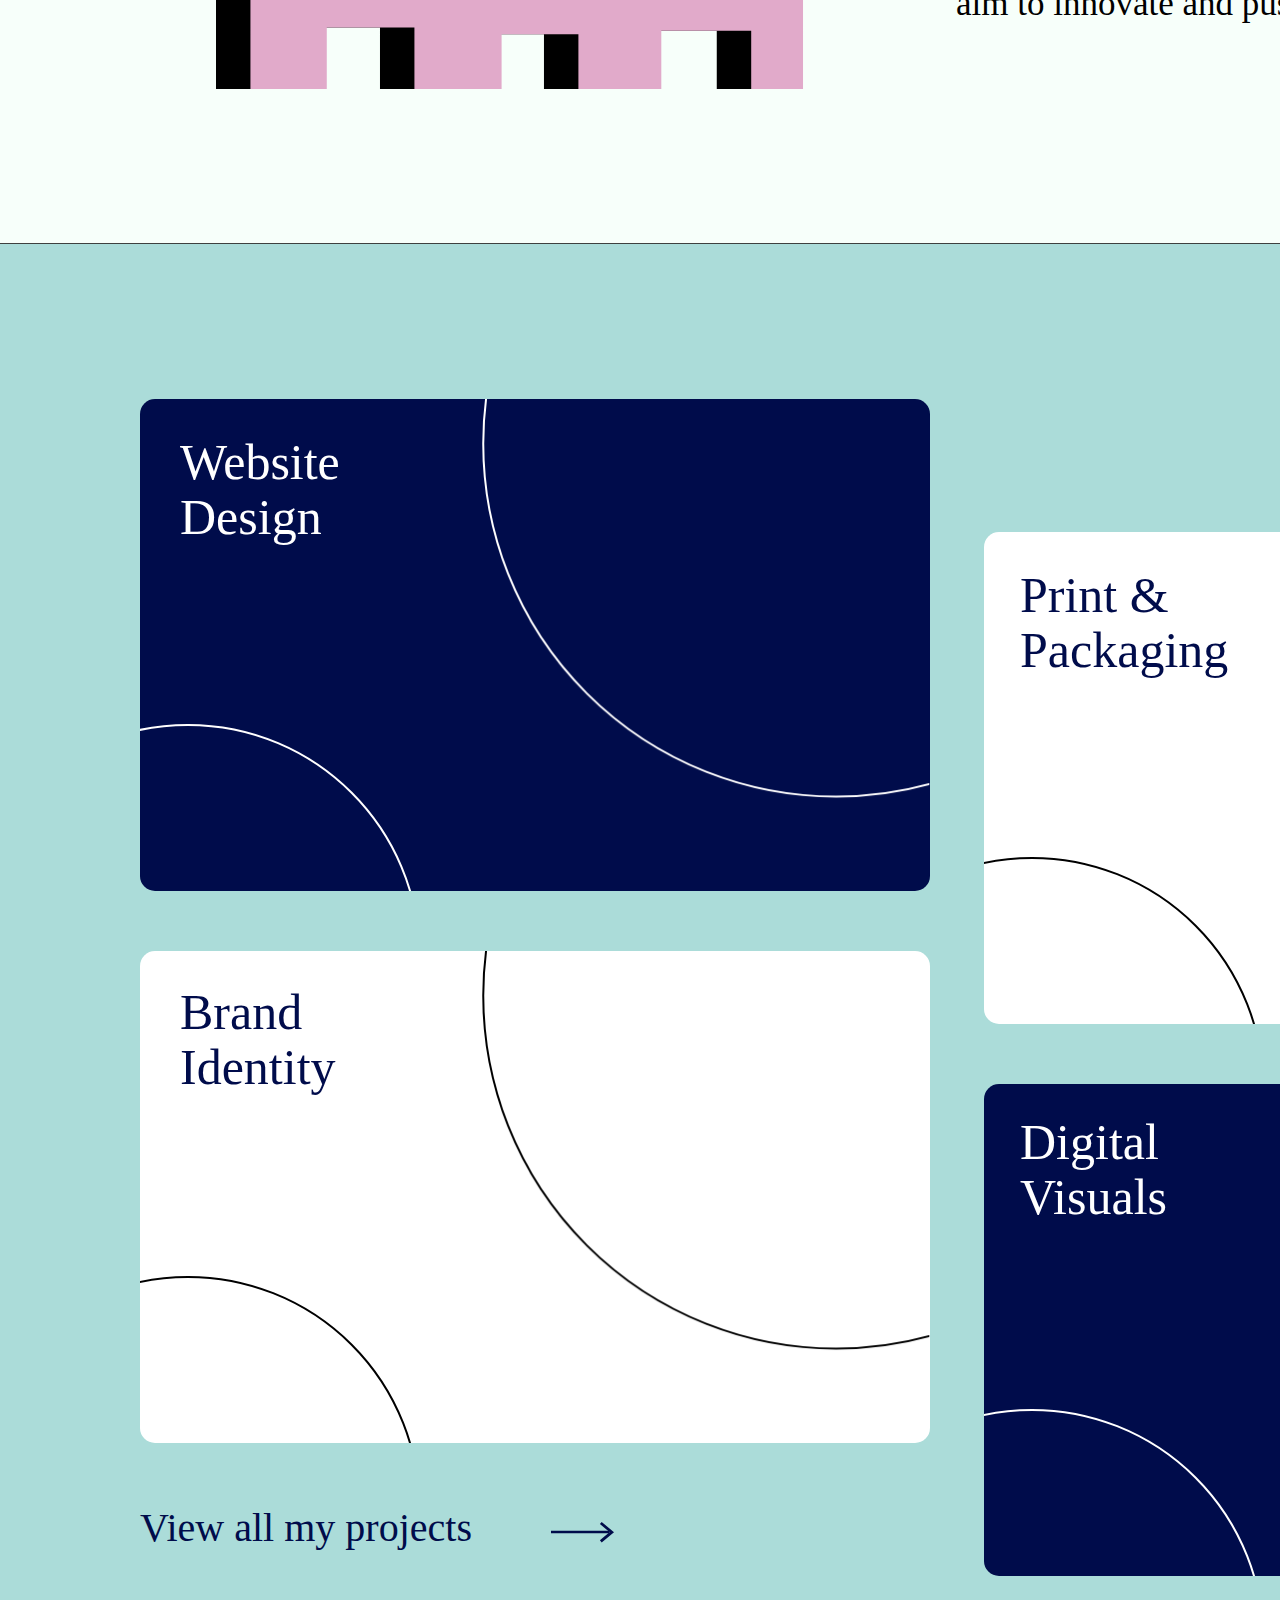
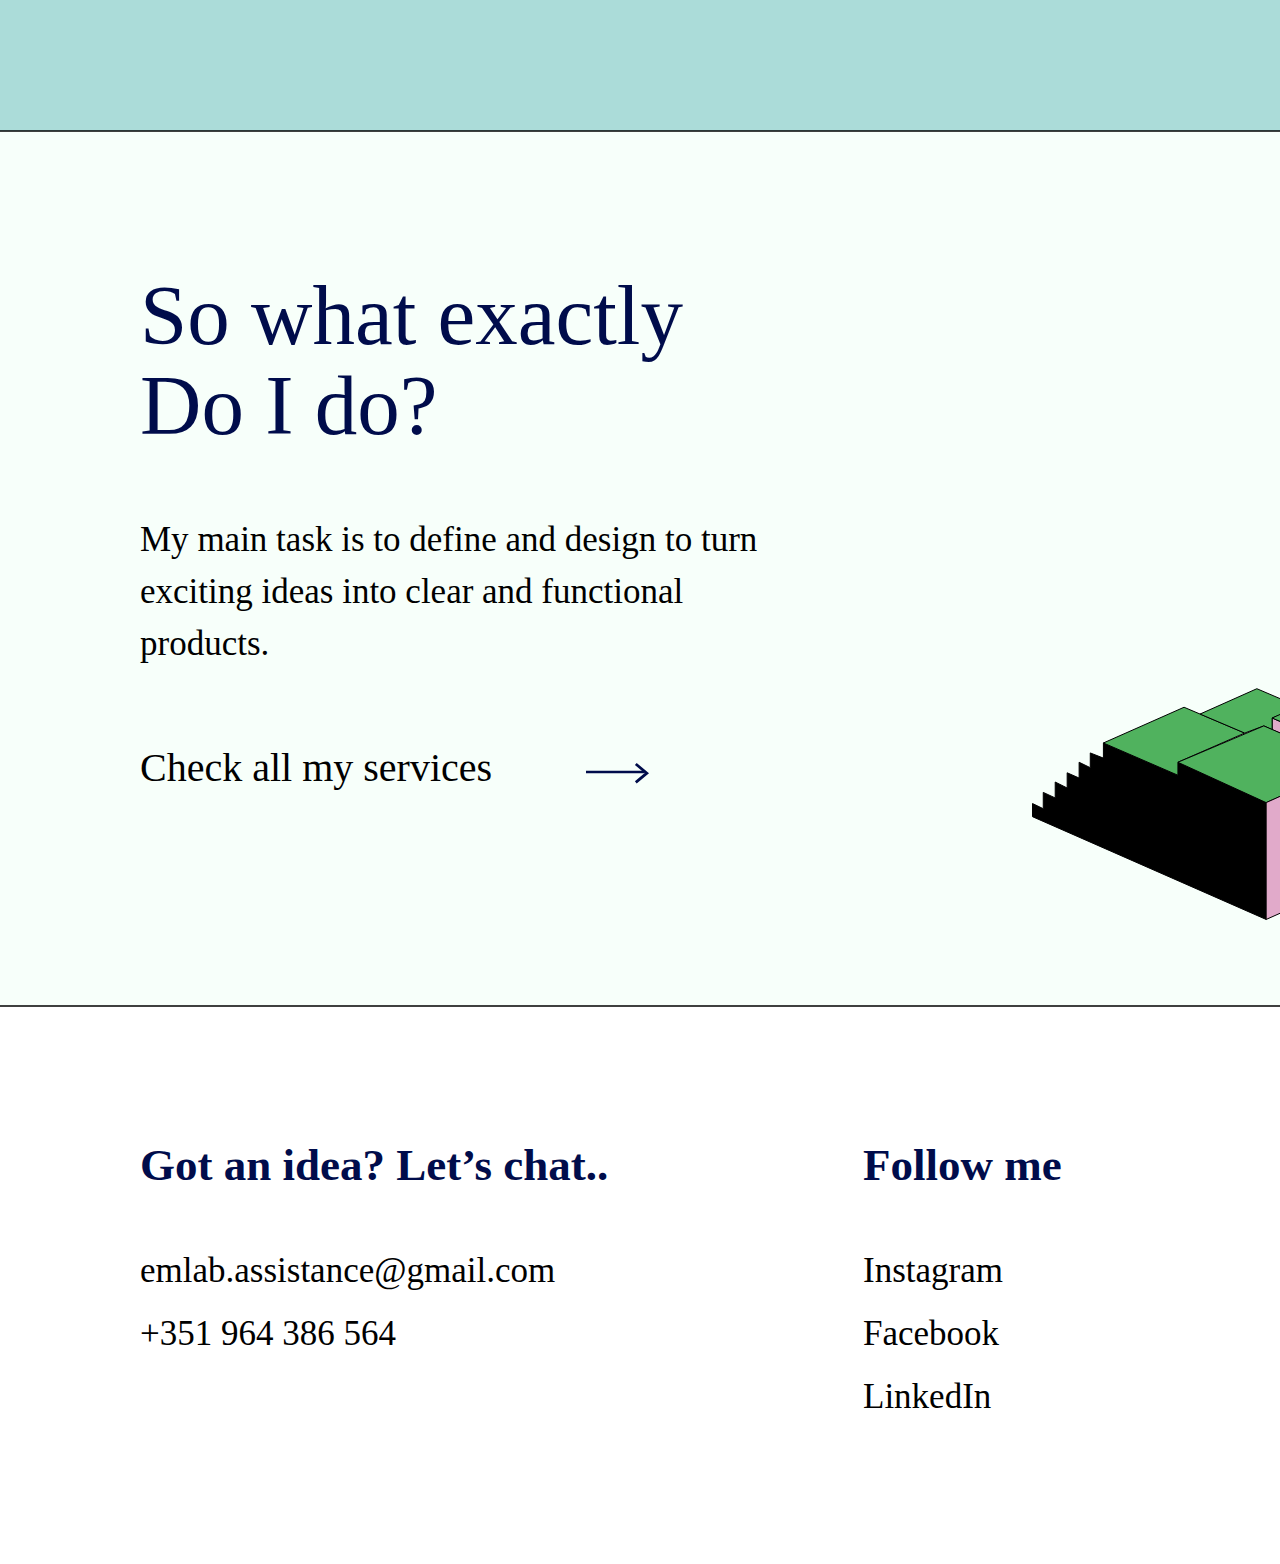
==== commit 13083b45: "Update files" ====
--- a/index.html
+++ b/index.html
@@ -20,7 +20,7 @@
 				</rect>
 			</svg>
 			<div id="My_approach__It_starts_with_bu">
-				<span>My approach.</span><br><span style="font-family:Galano Grotesque;font-style:normal;font-weight:bold;font-size:25px;color:rgba(0,0,0,1);"></span><br><span style="font-family:Telegraf;font-style:normal;font-weight:lighter;font-size:35px;color:rgba(0,0,0,1);">It starts with building our knowledge and<br/>understanding about our clients. This approach<br/>helps us to build purposeful relationships with<br/>our clients, making us a long-term design partner<br/>for companies that genuinely aim to innovate<br/>and push for better.</span>
+				<span>My approach.</span><br><span style="font-family:Telegraf;font-style:normal;font-weight:lighter;font-size:35px;color:rgba(0,0,0,1);">It starts with building our knowledge and understanding <br/>about our clients. This approach helps us to build <br/>purposeful relationships with our clients, making us a<br/> long-term design partner for companies that genuinely<br/> aim to innovate and push for better.</span>
 			</div>
 			<img id="img3" src="assets/img/img3.png" srcset="assets/img/img3.png 1x, assets/img/img3@2x.png 2x">
 				
@@ -272,7 +272,7 @@
 					</div>
 				</div>
 			</div>
-			<img id="EMLAB-logo-01" src="assets/img/EMLAB-logo-01.png" srcset="assets/img/EMLAB-logo-01.png 1x, assets/img/EMLAB-logo-01@2x.png 2x">
+			<a href="index.html"><img id="EMLAB-logo-01" src="assets/img/EMLAB-logo-01.png" srcset="assets/img/EMLAB-logo-01.png 1x, assets/img/EMLAB-logo-01@2x.png 2x"></a>
 				
 		</div>
 		<svg class="Path_177" viewBox="0 1844 1921.041 1.5">
--- a/assets/css/index.css
+++ b/assets/css/index.css
@@ -52,10 +52,9 @@
 	white-space: nowrap;
 	text-align: left;
 	font-family: Inter;
-	font-style: normal;
-	font-weight: normal;
-	font-size: 85px;
+	font-size: 60px;
 	color: rgba(0,12,75,1);
+	line-height: normal;
 }
 #img3 {
 	position: absolute;
